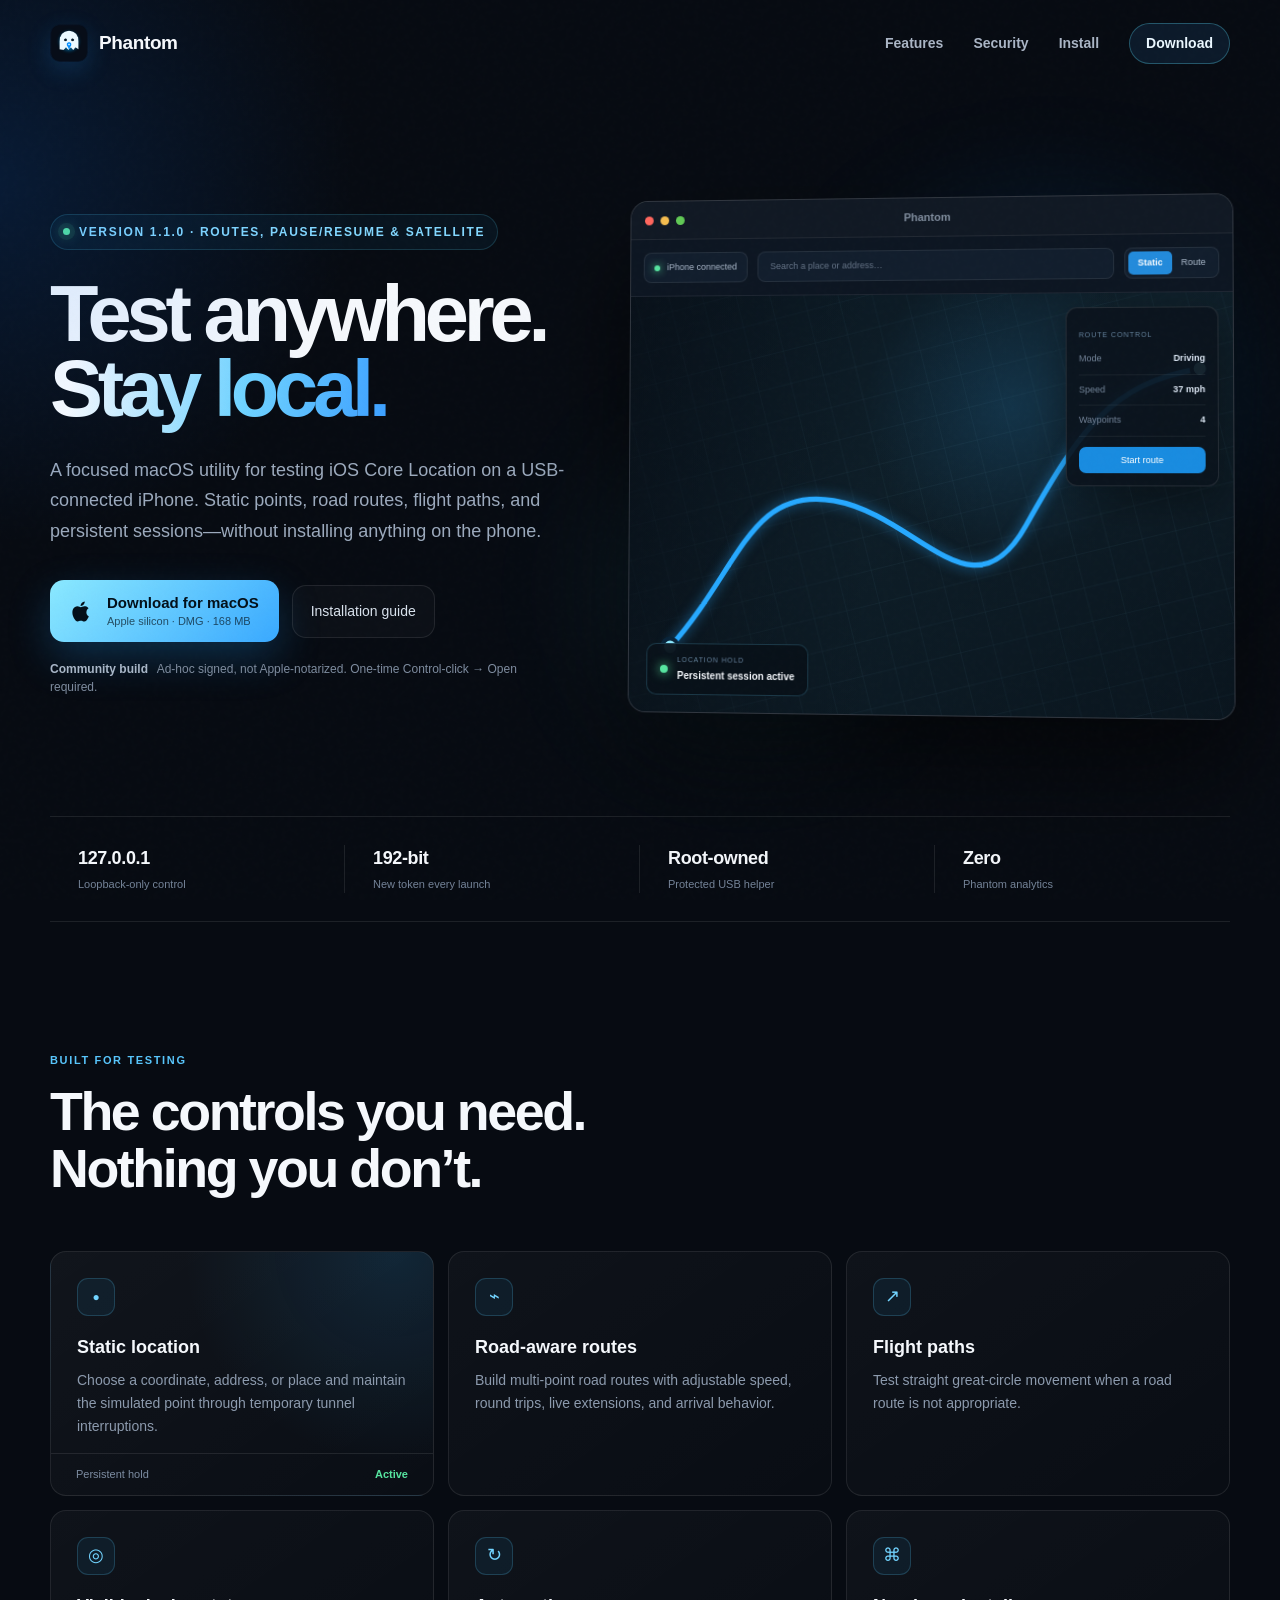
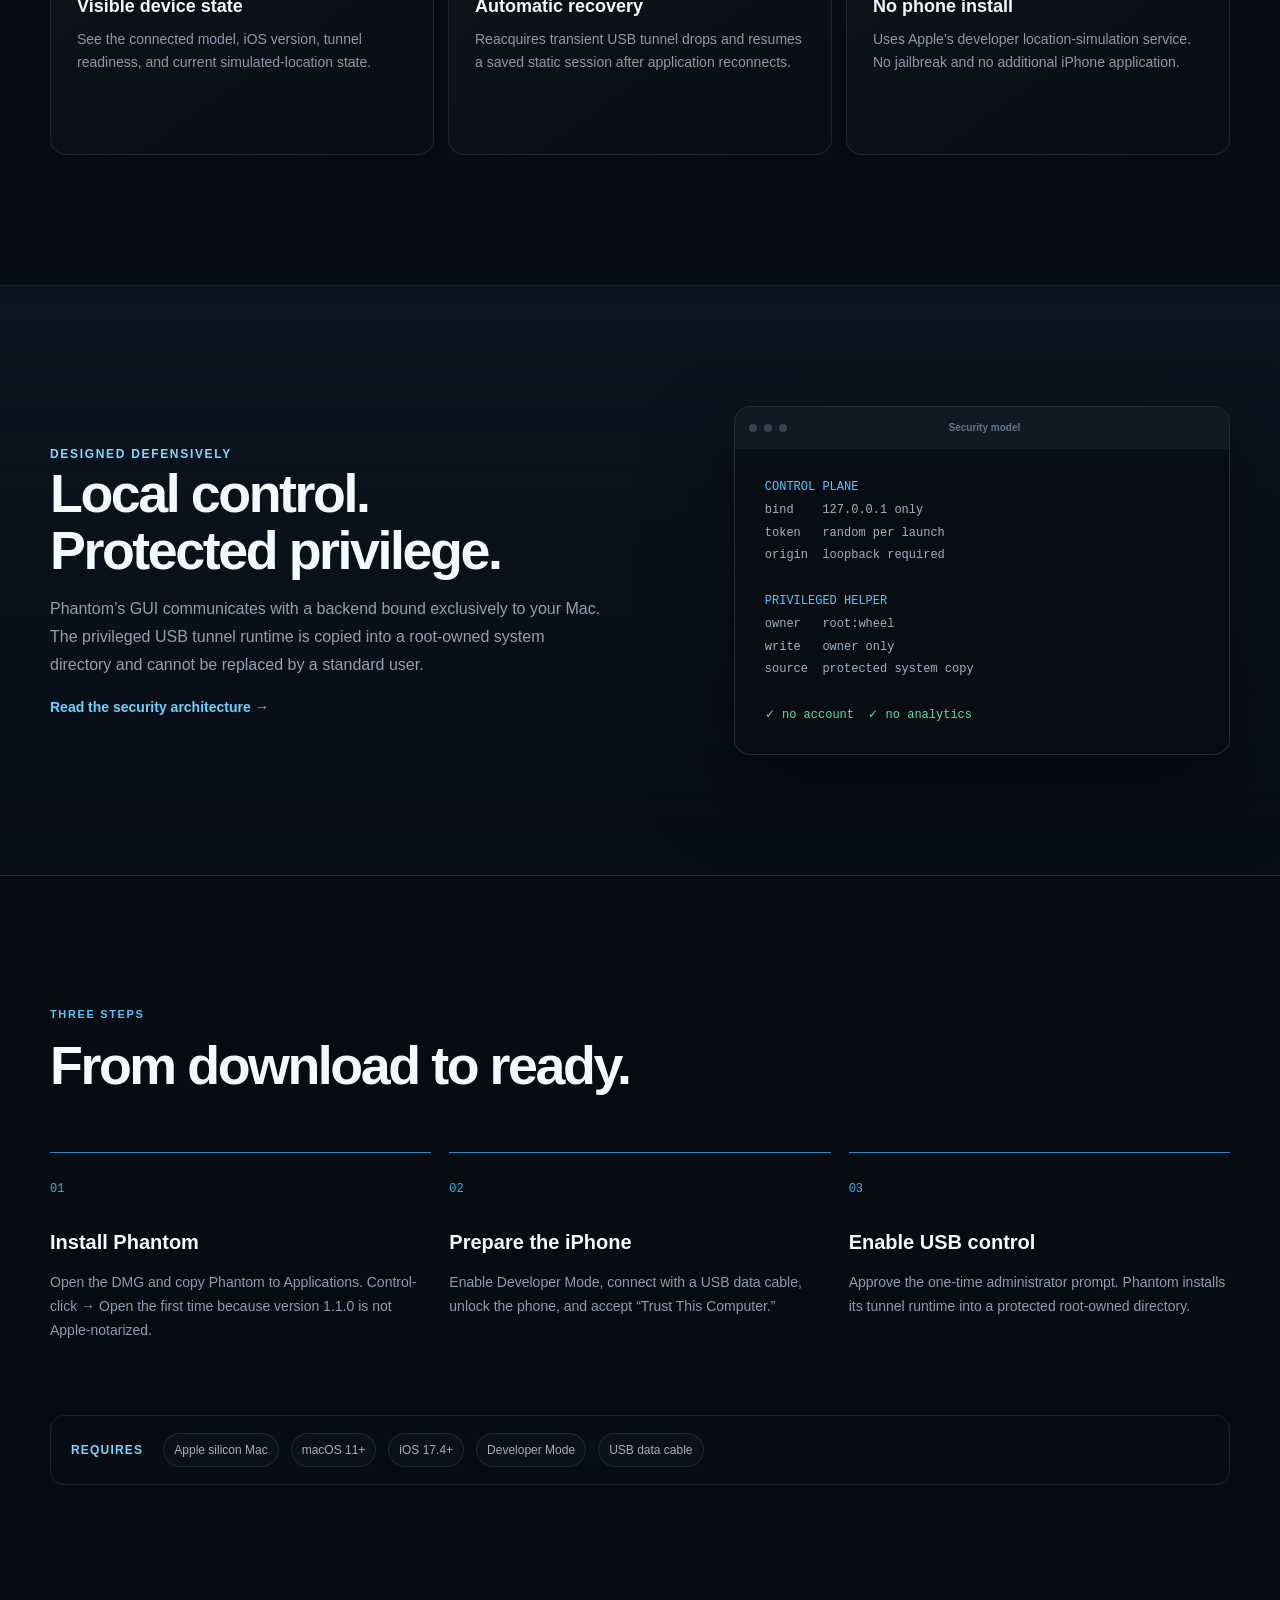
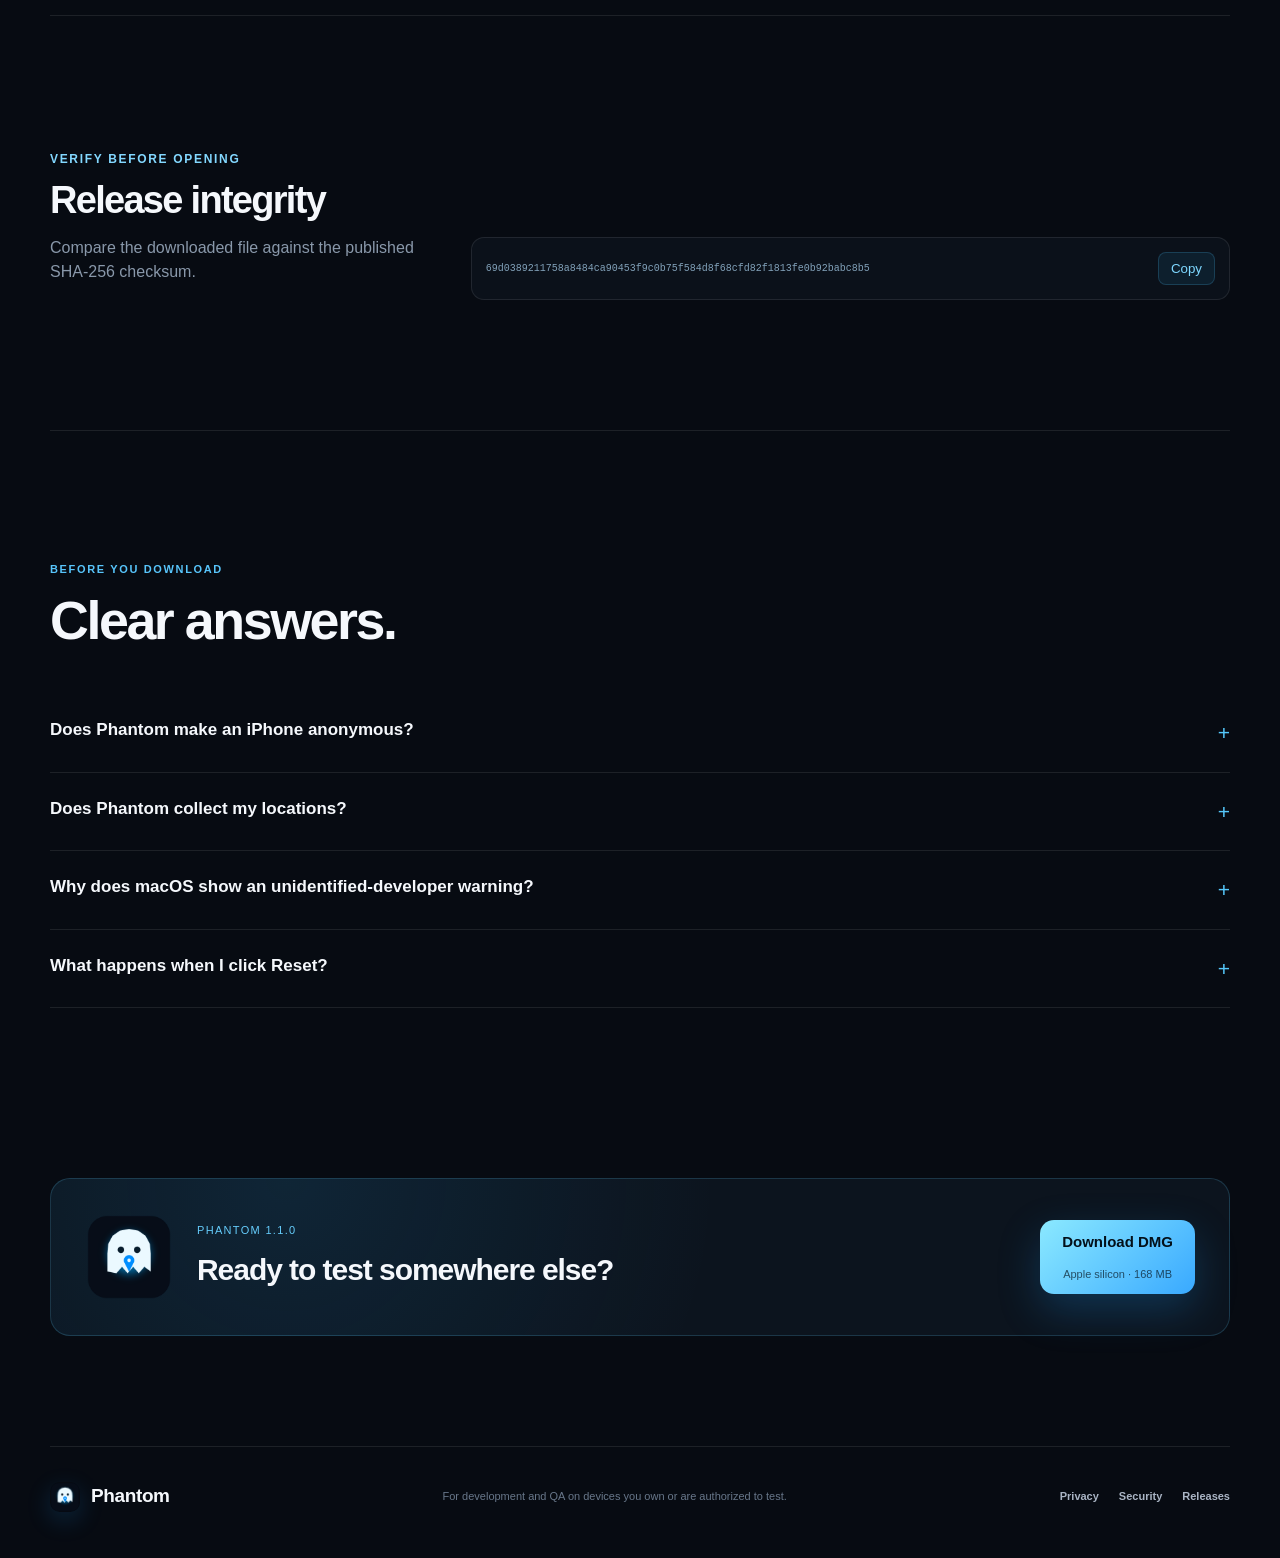
==== index.html @ 8b2d7dd5 "Publish Phantom download site with minimal public documentation" ====
<!doctype html>
<html lang="en">
<head>
  <meta charset="utf-8" />
  <meta name="viewport" content="width=device-width, initial-scale=1" />
  <meta name="description" content="Download Phantom for macOS — local iOS Core Location testing over USB." />
  <meta name="theme-color" content="#070b12" />
  <title>Phantom — iOS Location Testing for macOS</title>
  <link rel="icon" href="/icon.png" />
  <link rel="stylesheet" href="/styles.css" />
</head>
<body>
  <div class="noise" aria-hidden="true"></div>
  <header class="nav shell">
    <a class="brand" href="#top" aria-label="Phantom home">
      <img src="/icon.png" alt="" width="38" height="38" />
      <span>Phantom</span>
    </a>
    <nav aria-label="Main navigation">
      <a href="#features">Features</a>
      <a href="#security">Security</a>
      <a href="#install">Install</a>
      <a class="nav-download" href="https://github.com/bitbuyer420/phantom-location-download/releases/download/v1.1.0/Phantom-1.1.0-arm64.dmg">Download</a>
    </nav>
  </header>

  <main id="top">
    <section class="hero shell">
      <div class="hero-copy">
        <div class="eyebrow"><span class="pulse"></span> Version 1.1.0 · Routes, pause/resume &amp; satellite</div>
        <h1>Test anywhere.<br><span>Stay local.</span></h1>
        <p class="lede">A focused macOS utility for testing iOS Core Location on a USB-connected iPhone. Static points, road routes, flight paths, and persistent sessions—without installing anything on the phone.</p>
        <div class="hero-actions">
          <a class="download-btn" href="https://github.com/bitbuyer420/phantom-location-download/releases/download/v1.1.0/Phantom-1.1.0-arm64.dmg">
            <svg viewBox="0 0 24 24" aria-hidden="true"><path d="M17.1 12.7c0-2.7 2.2-4 2.3-4.1-1.3-1.9-3.3-2.1-4-2.1-1.7-.2-3.3 1-4.1 1s-2.1-1-3.5-1c-1.8 0-3.5 1.1-4.4 2.7-1.9 3.3-.5 8.1 1.3 10.7.9 1.3 1.9 2.7 3.3 2.6 1.3-.1 1.8-.8 3.5-.8 1.6 0 2.1.8 3.5.8 1.5 0 2.4-1.3 3.2-2.6 1-1.5 1.4-2.9 1.4-3-.1 0-2.5-1-2.5-4.2ZM14.3 4.7c.7-.9 1.2-2.1 1.1-3.2-1.1.1-2.4.7-3.2 1.6-.7.8-1.3 2-1.1 3.1 1.2.1 2.4-.6 3.2-1.5Z"/></svg>
            <span><strong>Download for macOS</strong><small>Apple silicon · DMG · 168 MB</small></span>
          </a>
          <a class="secondary-btn" href="#install">Installation guide</a>
        </div>
        <div class="release-note"><span>Community build</span> Ad-hoc signed, not Apple-notarized. One-time Control-click → Open required.</div>
      </div>

      <div class="product-stage" aria-label="Phantom application preview">
        <div class="glow glow-one"></div><div class="glow glow-two"></div>
        <div class="app-window">
          <div class="titlebar"><i></i><i></i><i></i><b>Phantom</b></div>
          <div class="app-toolbar">
            <div class="device-pill"><span></span> iPhone connected</div>
            <div class="search-pill">Search a place or address…</div>
            <div class="mode-pill"><b>Static</b><span>Route</span></div>
          </div>
          <div class="map-ui">
            <div class="map-grid"></div>
            <svg class="route-line" viewBox="0 0 600 400" preserveAspectRatio="none" aria-hidden="true"><path d="M42,338 C112,264 122,183 207,197 S345,311 398,220 S482,86 568,72"/><circle cx="42" cy="338" r="8"/><circle cx="568" cy="72" r="8"/></svg>
            <div class="location-card"><span class="live-dot"></span><div><small>LOCATION HOLD</small><strong>Persistent session active</strong></div></div>
            <div class="route-card"><small>ROUTE CONTROL</small><div class="metric"><span>Mode</span><b>Driving</b></div><div class="metric"><span>Speed</span><b>37 mph</b></div><div class="metric"><span>Waypoints</span><b>4</b></div><button>Start route</button></div>
          </div>
        </div>
      </div>
    </section>

    <section class="trust shell" aria-label="Product assurances">
      <div><b>127.0.0.1</b><span>Loopback-only control</span></div>
      <div><b>192-bit</b><span>New token every launch</span></div>
      <div><b>Root-owned</b><span>Protected USB helper</span></div>
      <div><b>Zero</b><span>Phantom analytics</span></div>
    </section>

    <section class="section shell" id="features">
      <div class="section-heading"><span>Built for testing</span><h2>The controls you need.<br>Nothing you don’t.</h2></div>
      <div class="feature-grid">
        <article class="feature featured"><div class="feature-icon pin-icon">●</div><h3>Static location</h3><p>Choose a coordinate, address, or place and maintain the simulated point through temporary tunnel interruptions.</p><div class="mini-ui"><span>Persistent hold</span><b>Active</b></div></article>
        <article class="feature"><div class="feature-icon">⌁</div><h3>Road-aware routes</h3><p>Build multi-point road routes with adjustable speed, round trips, live extensions, and arrival behavior.</p></article>
        <article class="feature"><div class="feature-icon">↗</div><h3>Flight paths</h3><p>Test straight great-circle movement when a road route is not appropriate.</p></article>
        <article class="feature"><div class="feature-icon">◎</div><h3>Visible device state</h3><p>See the connected model, iOS version, tunnel readiness, and current simulated-location state.</p></article>
        <article class="feature"><div class="feature-icon">↻</div><h3>Automatic recovery</h3><p>Reacquires transient USB tunnel drops and resumes a saved static session after application reconnects.</p></article>
        <article class="feature"><div class="feature-icon">⌘</div><h3>No phone install</h3><p>Uses Apple’s developer location-simulation service. No jailbreak and no additional iPhone application.</p></article>
      </div>
    </section>

    <section class="security-section" id="security">
      <div class="shell security-layout">
        <div><span class="kicker">Designed defensively</span><h2>Local control.<br>Protected privilege.</h2><p>Phantom’s GUI communicates with a backend bound exclusively to your Mac. The privileged USB tunnel runtime is copied into a root-owned system directory and cannot be replaced by a standard user.</p><a href="/security.html">Read the security architecture →</a></div>
        <div class="terminal-card">
          <div class="terminal-top"><span></span><span></span><span></span><b>Security model</b></div>
          <code><i>CONTROL PLANE</i><br>bind&nbsp;&nbsp;&nbsp;&nbsp;127.0.0.1 only<br>token&nbsp;&nbsp;&nbsp;random per launch<br>origin&nbsp;&nbsp;loopback required<br><br><i>PRIVILEGED HELPER</i><br>owner&nbsp;&nbsp;&nbsp;root:wheel<br>write&nbsp;&nbsp;&nbsp;owner only<br>source&nbsp;&nbsp;protected system copy<br><br><em>✓ no account&nbsp;&nbsp;✓ no analytics</em></code>
        </div>
      </div>
    </section>

    <section class="section shell install" id="install">
      <div class="section-heading"><span>Three steps</span><h2>From download to ready.</h2></div>
      <div class="steps">
        <article><b>01</b><h3>Install Phantom</h3><p>Open the DMG and copy Phantom to Applications. Control-click → Open the first time because version 1.1.0 is not Apple-notarized.</p></article>
        <article><b>02</b><h3>Prepare the iPhone</h3><p>Enable Developer Mode, connect with a USB data cable, unlock the phone, and accept “Trust This Computer.”</p></article>
        <article><b>03</b><h3>Enable USB control</h3><p>Approve the one-time administrator prompt. Phantom installs its tunnel runtime into a protected root-owned directory.</p></article>
      </div>
      <div class="requirements"><strong>Requires</strong><span>Apple silicon Mac</span><span>macOS 11+</span><span>iOS 17.4+</span><span>Developer Mode</span><span>USB data cable</span></div>
    </section>

    <section class="section shell integrity">
      <div><span class="kicker">Verify before opening</span><h2>Release integrity</h2><p>Compare the downloaded file against the published SHA-256 checksum.</p></div>
      <div class="hash-box"><code id="checksum">69d0389211758a8484ca90453f9c0b75f584d8f68cfd82f1813fe0b92babc8b5</code><button id="copyHash" type="button">Copy</button></div>
    </section>

    <section class="section shell faq">
      <div class="section-heading"><span>Before you download</span><h2>Clear answers.</h2></div>
      <details><summary>Does Phantom make an iPhone anonymous?</summary><p>No. It changes app-visible Core Location for development and QA. It does not alter carrier records, cell towers, IP geolocation, emergency location, physical cameras, phone-number records, or historical account data.</p></details>
      <details><summary>Does Phantom collect my locations?</summary><p>Phantom has no first-party analytics or account service. Bookmarks and recent points stay on the Mac. OpenFreeMap, Nominatim, and OSRM receive map, search, or routing requests; review the <a href="/privacy.html">privacy notice</a> before entering sensitive locations.</p></details>
      <details><summary>Why does macOS show an unidentified-developer warning?</summary><p>This community release is ad-hoc signed and checksummed but not Apple-notarized. Control-click Phantom in Applications and choose Open once. Never disable Gatekeeper globally.</p></details>
      <details><summary>What happens when I click Reset?</summary><p>Phantom stops the active hold or route, clears Apple’s location simulation service, and restores normal Core Location behavior.</p></details>
    </section>

    <section class="cta shell">
      <img src="/icon.png" width="88" height="88" alt="Phantom icon" />
      <div><span>Phantom 1.1.0</span><h2>Ready to test somewhere else?</h2></div>
      <a class="download-btn compact" href="https://github.com/bitbuyer420/phantom-location-download/releases/download/v1.1.0/Phantom-1.1.0-arm64.dmg"><strong>Download DMG</strong><small>Apple silicon · 168 MB</small></a>
    </section>
  </main>

  <footer class="shell"><div class="brand"><img src="/icon.png" alt="" width="30" height="30" /><span>Phantom</span></div><p>For development and QA on devices you own or are authorized to test.</p><nav><a href="/privacy.html">Privacy</a><a href="/security.html">Security</a><a href="https://github.com/bitbuyer420/phantom-location-download/releases">Releases</a></nav></footer>
  <script src="/script.js"></script>
</body>
</html>
---- styles.css ----
:root{--bg:#070b12;--panel:#0d141f;--panel2:#111b29;--line:rgba(255,255,255,.09);--text:#f5f8fc;--muted:#91a0b4;--blue:#39a9ff;--cyan:#5ce1ff;--green:#56e39f;--shadow:0 30px 90px rgba(0,0,0,.45)}*{box-sizing:border-box}html{scroll-behavior:smooth}body{margin:0;background:var(--bg);color:var(--text);font-family:-apple-system,BlinkMacSystemFont,"SF Pro Display","Segoe UI",sans-serif;line-height:1.5;overflow-x:hidden}.noise{position:fixed;inset:0;pointer-events:none;opacity:.025;z-index:10;background-image:url("data:image/svg+xml,%3Csvg viewBox='0 0 180 180' xmlns='http://www.w3.org/2000/svg'%3E%3Cfilter id='n'%3E%3CfeTurbulence type='fractalNoise' baseFrequency='.9' numOctaves='4' stitchTiles='stitch'/%3E%3C/filter%3E%3Crect width='100%25' height='100%25' filter='url(%23n)' opacity='.55'/%3E%3C/svg%3E")}.shell{width:min(1180px,calc(100% - 48px));margin-inline:auto}.nav{height:86px;display:flex;align-items:center;justify-content:space-between;position:relative;z-index:20}.brand{display:flex;align-items:center;gap:11px;color:var(--text);text-decoration:none;font-weight:700;font-size:19px;letter-spacing:-.02em}.brand img{border-radius:10px;box-shadow:0 8px 24px rgba(31,154,255,.18)}nav{display:flex;align-items:center;gap:30px}nav a{color:#aab5c5;text-decoration:none;font-size:14px;font-weight:550;transition:.2s}nav a:hover{color:white}.nav-download{color:#eaf7ff!important;border:1px solid rgba(92,225,255,.3);background:rgba(57,169,255,.1);padding:9px 16px;border-radius:999px}.hero{min-height:730px;padding:92px 0 84px;display:grid;grid-template-columns:.92fr 1.08fr;align-items:center;gap:58px}.hero:before{content:"";position:absolute;width:760px;height:760px;border-radius:50%;left:-390px;top:-200px;background:radial-gradient(circle,rgba(14,118,255,.15),transparent 68%);pointer-events:none}.eyebrow,.kicker{font-size:12px;text-transform:uppercase;letter-spacing:.14em;font-weight:750;color:#83d8ff}.eyebrow{display:inline-flex;align-items:center;gap:9px;border:1px solid rgba(92,225,255,.17);background:rgba(34,131,192,.08);padding:8px 12px;border-radius:999px}.pulse{width:7px;height:7px;border-radius:50%;background:var(--green);box-shadow:0 0 0 5px rgba(86,227,159,.09),0 0 14px rgba(86,227,159,.7)}h1{font-size:clamp(56px,6.2vw,88px);line-height:.95;letter-spacing:-.065em;margin:26px 0 28px;max-width:720px}h1 span{background:linear-gradient(100deg,#fff 8%,#6fd3ff 58%,#3c9fff);-webkit-background-clip:text;color:transparent}.lede{max-width:610px;color:#9caabd;font-size:18px;line-height:1.7;margin:0 0 34px}.hero-actions{display:flex;align-items:center;gap:13px;flex-wrap:wrap}.download-btn{display:inline-flex;align-items:center;gap:14px;text-decoration:none;color:#03101a;background:linear-gradient(135deg,#8be9ff,#39a9ff);border-radius:14px;padding:13px 20px;box-shadow:0 16px 42px rgba(28,149,235,.25);transition:transform .2s,box-shadow .2s}.download-btn:hover{transform:translateY(-2px);box-shadow:0 20px 52px rgba(28,149,235,.34)}.download-btn svg{width:23px;height:23px;fill:#03101a}.download-btn span,.download-btn.compact{display:flex;flex-direction:column}.download-btn strong{font-size:15px;line-height:1.3}.download-btn small{font-size:11px;opacity:.67}.secondary-btn{padding:15px 18px;border:1px solid var(--line);border-radius:14px;color:#d9e2ed;text-decoration:none;font-size:14px;background:rgba(255,255,255,.025)}.release-note{font-size:12px;color:#7e8c9f;margin-top:18px}.release-note span{color:#a9b7c8;font-weight:700;margin-right:6px}.product-stage{position:relative;perspective:1000px}.glow{position:absolute;border-radius:50%;filter:blur(75px);pointer-events:none}.glow-one{width:300px;height:300px;background:rgba(0,139,255,.27);right:5%;top:10%}.glow-two{width:210px;height:210px;background:rgba(72,224,255,.17);left:3%;bottom:4%}.app-window{position:relative;border:1px solid rgba(255,255,255,.16);border-radius:18px;background:#09111b;box-shadow:0 50px 100px rgba(0,0,0,.55),0 0 0 1px rgba(255,255,255,.03) inset;overflow:hidden;transform:rotateY(-3deg) rotateX(1deg)}.titlebar{height:39px;background:#111924;border-bottom:1px solid rgba(255,255,255,.07);display:flex;align-items:center;gap:7px;padding:0 14px}.titlebar i{width:9px;height:9px;border-radius:50%;background:#3a4655}.titlebar i:first-child{background:#ff665d}.titlebar i:nth-child(2){background:#f5bd4f}.titlebar i:nth-child(3){background:#61c955}.titlebar b{font-size:11px;color:#7f8c9d;margin:auto;transform:translateX(-24px)}.app-toolbar{height:58px;display:flex;align-items:center;gap:10px;padding:0 13px;background:#0d1622;border-bottom:1px solid rgba(255,255,255,.07)}.device-pill,.search-pill,.mode-pill{height:31px;border:1px solid rgba(255,255,255,.08);border-radius:8px;background:#121e2d;display:flex;align-items:center;font-size:9px;color:#aab8ca}.device-pill{padding:0 10px;gap:7px;white-space:nowrap}.device-pill span{width:6px;height:6px;background:#56e39f;border-radius:50%;box-shadow:0 0 8px #56e39f}.search-pill{flex:1;padding:0 12px;color:#657386}.mode-pill{padding:3px}.mode-pill b,.mode-pill span{padding:5px 9px;border-radius:5px}.mode-pill b{background:#238bdb;color:white}.map-ui{height:420px;position:relative;background:radial-gradient(circle at 64% 27%,rgba(27,86,125,.38),transparent 30%),linear-gradient(145deg,#0b1822,#0e1e28 45%,#0a151e);overflow:hidden}.map-grid{position:absolute;inset:-20%;opacity:.17;background-image:linear-gradient(rgba(94,150,174,.4) 1px,transparent 1px),linear-gradient(90deg,rgba(94,150,174,.4) 1px,transparent 1px);background-size:28px 28px;transform:rotate(-14deg) scale(1.2)}.map-ui:after{content:"";position:absolute;inset:0;background:linear-gradient(90deg,rgba(7,13,21,.62),transparent 40%)}.route-line{position:absolute;inset:0;width:100%;height:100%;z-index:1}.route-line path{fill:none;stroke:#27a9ff;stroke-width:5;filter:drop-shadow(0 0 6px rgba(39,169,255,.6));stroke-linecap:round}.route-line circle{fill:#8de9ff;stroke:#09243a;stroke-width:4}.location-card{position:absolute;z-index:3;left:18px;bottom:18px;display:flex;align-items:center;gap:10px;background:rgba(8,16,25,.88);border:1px solid rgba(101,216,255,.2);padding:11px 13px;border-radius:10px;backdrop-filter:blur(14px)}.live-dot{width:8px;height:8px;background:#57e6a1;border-radius:50%;box-shadow:0 0 11px #57e6a1}.location-card div{display:flex;flex-direction:column}.location-card small,.route-card small{font-size:7px;letter-spacing:.13em;color:#65829c}.location-card strong{font-size:10px;margin-top:2px}.route-card{position:absolute;z-index:3;right:14px;top:14px;width:150px;background:rgba(10,19,29,.92);border:1px solid rgba(255,255,255,.1);border-radius:11px;padding:12px;box-shadow:0 16px 35px rgba(0,0,0,.3)}.metric{display:flex;justify-content:space-between;border-bottom:1px solid rgba(255,255,255,.06);padding:8px 0;font-size:9px}.metric span{color:#748499}.metric b{color:#dce7f4}.route-card button{border:0;background:#198ce0;color:white;width:100%;padding:8px;border-radius:7px;font-size:9px;margin-top:10px}.trust{border-top:1px solid var(--line);border-bottom:1px solid var(--line);display:grid;grid-template-columns:repeat(4,1fr);padding:28px 0}.trust div{display:flex;flex-direction:column;padding:0 28px;border-right:1px solid var(--line)}.trust div:last-child{border:0}.trust b{font-size:18px;letter-spacing:-.02em}.trust span{font-size:11px;color:#748398;margin-top:4px}.section{padding:130px 0}.section-heading span{display:block;color:#58c5fb;text-transform:uppercase;letter-spacing:.15em;font-size:11px;font-weight:750;margin-bottom:15px}.section-heading h2,.security-layout h2,.integrity h2{font-size:clamp(38px,4.2vw,60px);line-height:1.06;letter-spacing:-.045em;margin:0}.feature-grid{display:grid;grid-template-columns:repeat(3,1fr);gap:14px;margin-top:54px}.feature{min-height:245px;border:1px solid var(--line);border-radius:16px;background:linear-gradient(145deg,rgba(255,255,255,.035),rgba(255,255,255,.012));padding:26px;position:relative;overflow:hidden}.feature.featured{background:radial-gradient(circle at 90% 0,rgba(45,166,240,.14),transparent 50%),linear-gradient(145deg,rgba(255,255,255,.045),rgba(255,255,255,.015))}.feature h3{font-size:18px;margin:18px 0 8px}.feature p{font-size:14px;color:#8c9aad;line-height:1.65;margin:0}.feature-icon{width:38px;height:38px;border-radius:11px;border:1px solid rgba(91,207,255,.2);background:rgba(35,142,210,.09);color:#72d4ff;display:grid;place-items:center;font-size:18px}.pin-icon{font-size:12px}.mini-ui{position:absolute;bottom:0;left:0;right:0;border-top:1px solid var(--line);padding:12px 25px;display:flex;justify-content:space-between;font-size:11px;color:#7d8da2}.mini-ui b{color:var(--green)}.security-section{background:linear-gradient(180deg,rgba(12,28,44,.6),rgba(8,15,24,.2));border-top:1px solid var(--line);border-bottom:1px solid var(--line)}.security-layout{padding:120px 0;display:grid;grid-template-columns:1fr .85fr;align-items:center;gap:100px}.security-layout p{font-size:16px;line-height:1.75;color:#90a0b3;max-width:560px}.security-layout a{color:#6cd1ff;text-decoration:none;font-size:14px;font-weight:650}.terminal-card{border:1px solid rgba(255,255,255,.12);border-radius:16px;background:#080d14;box-shadow:var(--shadow);overflow:hidden}.terminal-top{height:42px;background:#111924;display:flex;align-items:center;gap:7px;padding:0 14px}.terminal-top span{width:8px;height:8px;border-radius:50%;background:#344253}.terminal-top b{margin:auto;transform:translateX(-20px);font-size:10px;color:#64758a}.terminal-card code{display:block;padding:27px 30px;color:#9db1c5;font:12px/1.9 "SFMono-Regular",Consolas,monospace}.terminal-card code i{font-style:normal;color:#50c7ff}.terminal-card code em{font-style:normal;color:#5de09c}.steps{display:grid;grid-template-columns:repeat(3,1fr);gap:18px;margin-top:58px}.steps article{border-top:1px solid #2b8bc2;padding-top:22px}.steps article>b{font:12px "SFMono-Regular",monospace;color:#3eaee7}.steps h3{font-size:20px;margin:28px 0 10px}.steps p{font-size:14px;color:#8d9caf;line-height:1.7}.requirements{margin-top:58px;border:1px solid var(--line);border-radius:14px;padding:17px 20px;display:flex;align-items:center;gap:12px;flex-wrap:wrap}.requirements strong{font-size:12px;text-transform:uppercase;letter-spacing:.1em;color:#78d5ff;margin-right:8px}.requirements span{font-size:12px;color:#a2afc0;border:1px solid var(--line);background:#0b111a;padding:7px 10px;border-radius:999px}.integrity{display:grid;grid-template-columns:.65fr 1.35fr;align-items:end;gap:55px;border-top:1px solid var(--line)}.integrity h2{font-size:38px;margin-top:10px}.integrity p{color:#8998aa}.hash-box{border:1px solid var(--line);background:#0b111a;border-radius:13px;padding:14px;display:flex;align-items:center;gap:12px;min-width:0}.hash-box code{font:10px/1.5 "SFMono-Regular",monospace;color:#82a2ba;word-break:break-all;flex:1}.hash-box button{border:1px solid rgba(78,190,245,.2);background:rgba(44,156,211,.1);color:#7ed7ff;padding:8px 12px;border-radius:8px;cursor:pointer}.faq{border-top:1px solid var(--line)}.faq .section-heading{margin-bottom:45px}.faq details{border-bottom:1px solid var(--line);padding:0}.faq summary{font-weight:650;font-size:17px;padding:23px 0;cursor:pointer;list-style:none;display:flex;justify-content:space-between}.faq summary:after{content:"+";color:#55c7fa;font-size:21px;font-weight:400}.faq details[open] summary:after{content:"−"}.faq details p{color:#8d9caf;max-width:790px;margin:0 0 24px;line-height:1.7}.faq a{color:#65ccfb}.cta{margin-top:40px;margin-bottom:110px;padding:34px;border:1px solid rgba(96,210,255,.18);border-radius:20px;background:radial-gradient(circle at 20% 0,rgba(35,159,228,.12),transparent 45%),#0c141e;display:grid;grid-template-columns:auto 1fr auto;align-items:center;gap:24px}.cta img{border-radius:20px}.cta span{font-size:11px;color:#65ccfb;text-transform:uppercase;letter-spacing:.12em}.cta h2{font-size:30px;letter-spacing:-.035em;margin:6px 0}.download-btn.compact{padding:12px 22px}.download-btn.compact small{display:block}footer{border-top:1px solid var(--line);padding:30px 0 42px;display:flex;align-items:center;justify-content:space-between;gap:25px;color:#68778a;font-size:11px}footer nav{gap:20px}footer nav a{font-size:11px}.legal-page{min-height:calc(100vh - 180px);padding:75px 0 120px}.legal-page .legal-wrap{max-width:800px}.legal-page h1{font-size:54px;margin-bottom:22px}.legal-page .updated{color:#6d7e92;font-size:12px;margin-bottom:50px}.legal-page h2{font-size:23px;margin:40px 0 12px}.legal-page p,.legal-page li{color:#95a4b6;font-size:15px;line-height:1.75}.legal-page code{font-size:12px;color:#8ddcff;background:#101a26;padding:2px 6px;border-radius:5px}.back-link{display:inline-block;color:#71d4ff;text-decoration:none;margin-bottom:28px;font-size:13px}@media(max-width:950px){.hero{grid-template-columns:1fr;padding-top:55px}.product-stage{max-width:720px}.security-layout{grid-template-columns:1fr;gap:55px}.feature-grid{grid-template-columns:repeat(2,1fr)}.integrity{grid-template-columns:1fr}.trust{grid-template-columns:repeat(2,1fr);row-gap:25px}.trust div:nth-child(2){border-right:0}.cta{grid-template-columns:auto 1fr}.cta .download-btn{grid-column:1/-1;justify-content:center}}@media(max-width:650px){.shell{width:min(100% - 28px,1180px)}.nav{height:72px}.nav nav a:not(.nav-download){display:none}.hero{padding:48px 0 70px;gap:45px;min-height:auto}h1{font-size:54px}.lede{font-size:16px}.app-window{transform:none}.map-ui{height:350px}.route-card{width:135px}.trust{grid-template-columns:1fr 1fr}.trust div{padding:0 12px}.feature-grid,.steps{grid-template-columns:1fr}.section{padding:90px 0}.security-layout{padding:90px 0}.cta{grid-template-columns:1fr;text-align:center}.cta img{margin:auto}.cta h2{font-size:26px}footer{align-items:flex-start;flex-direction:column}footer p{margin:0}.hero-actions>*{width:100%;justify-content:center}}
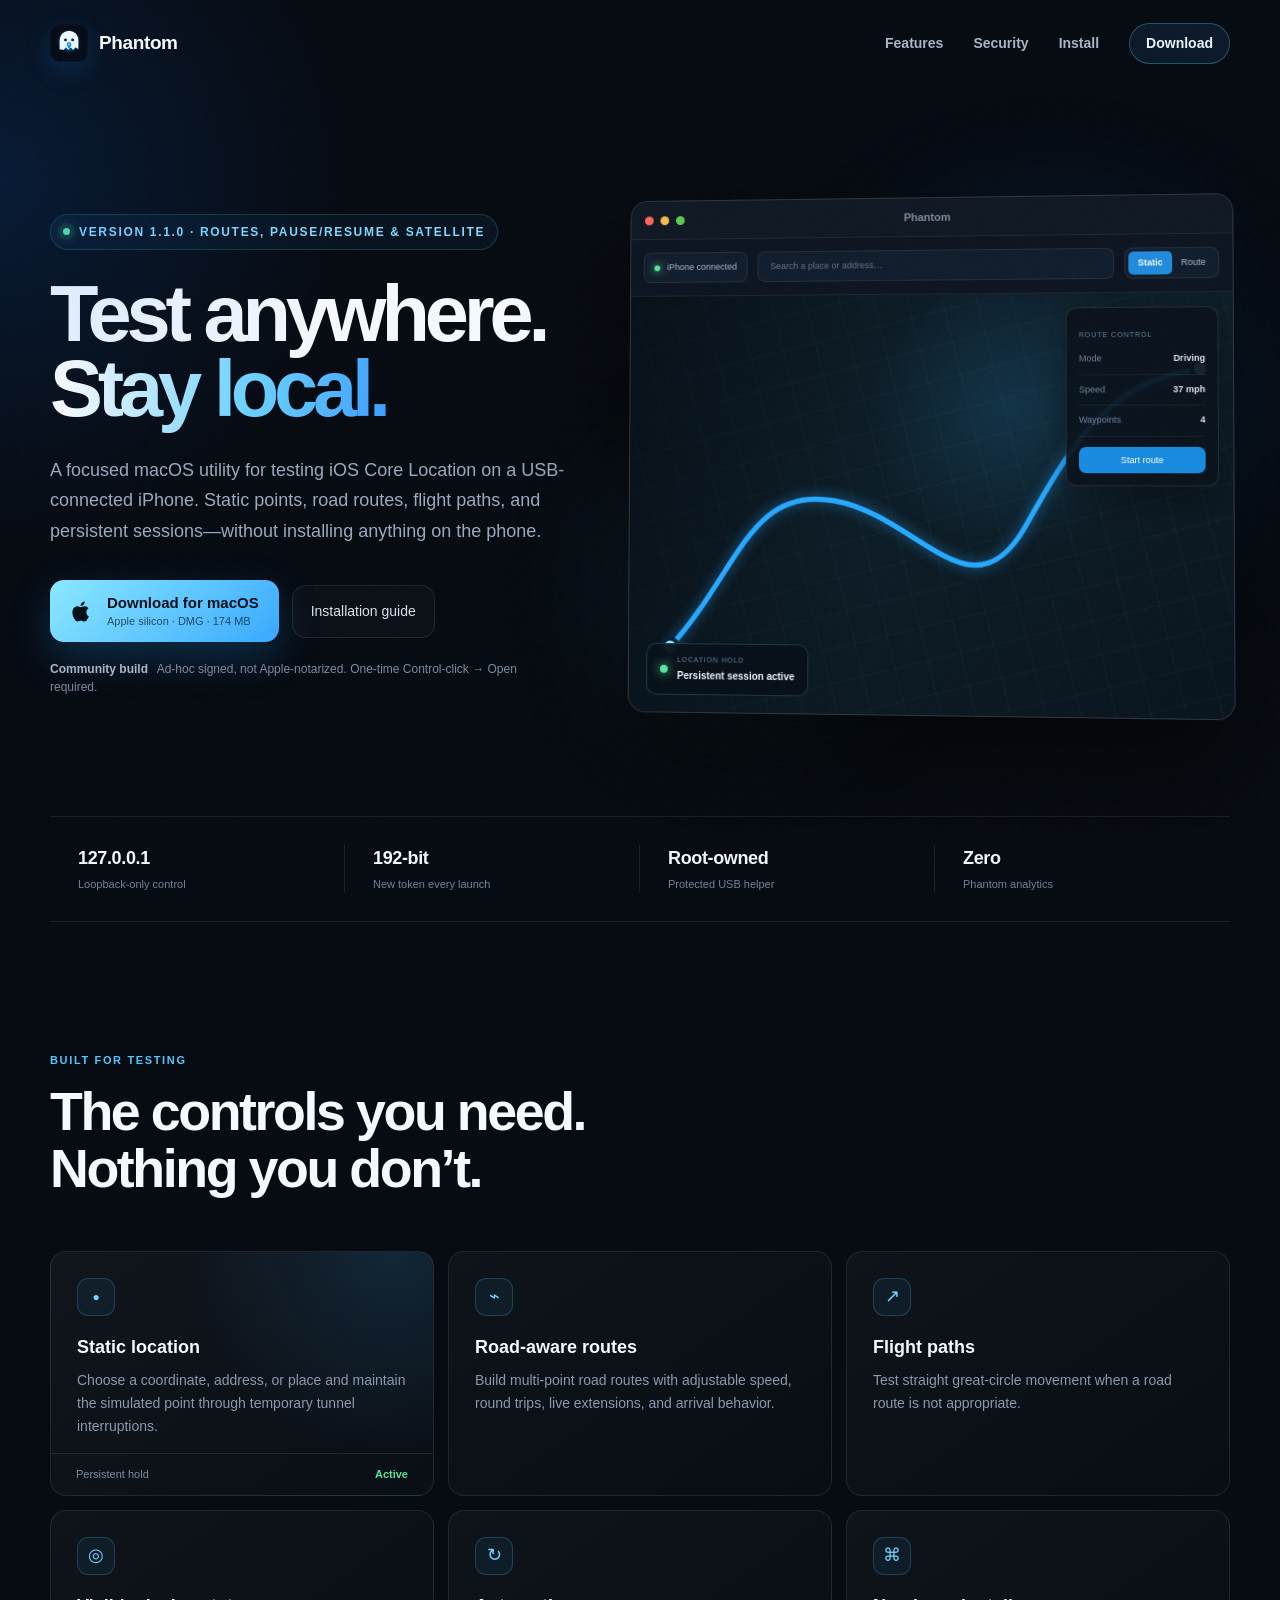
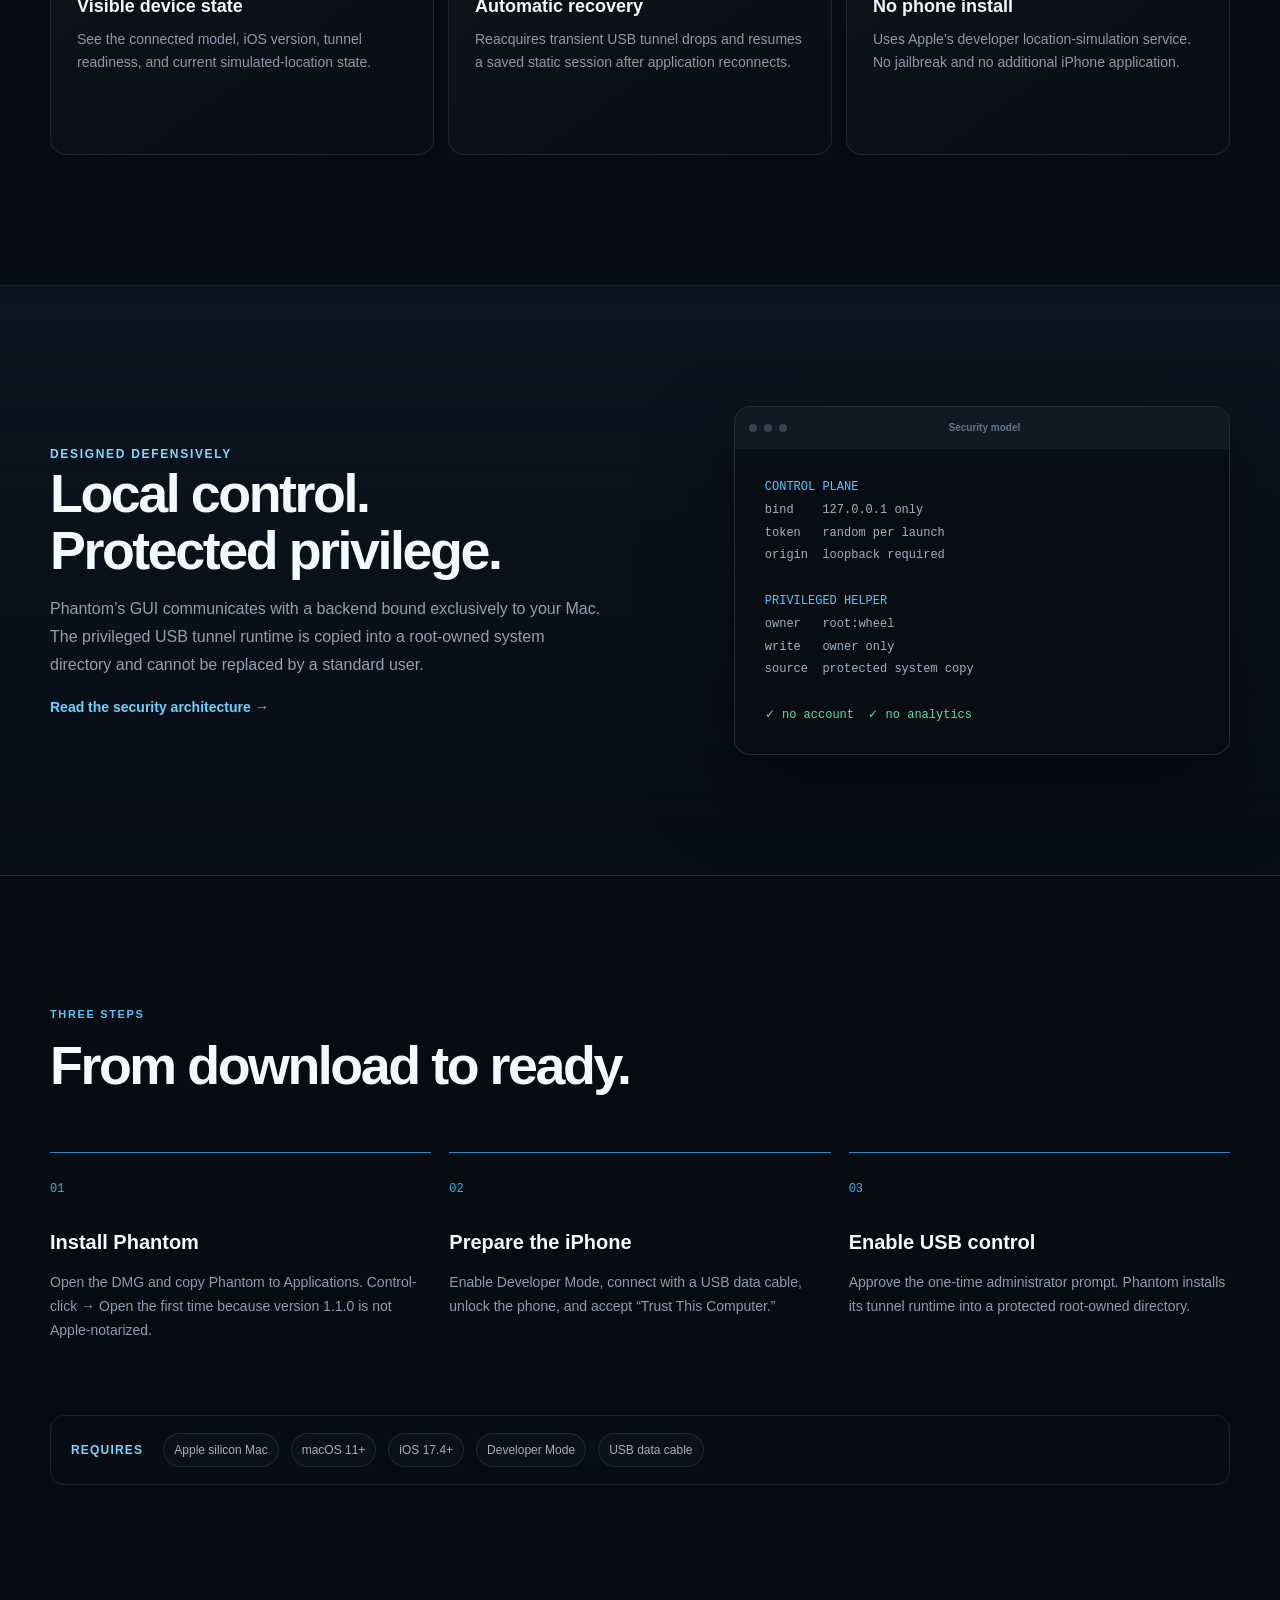
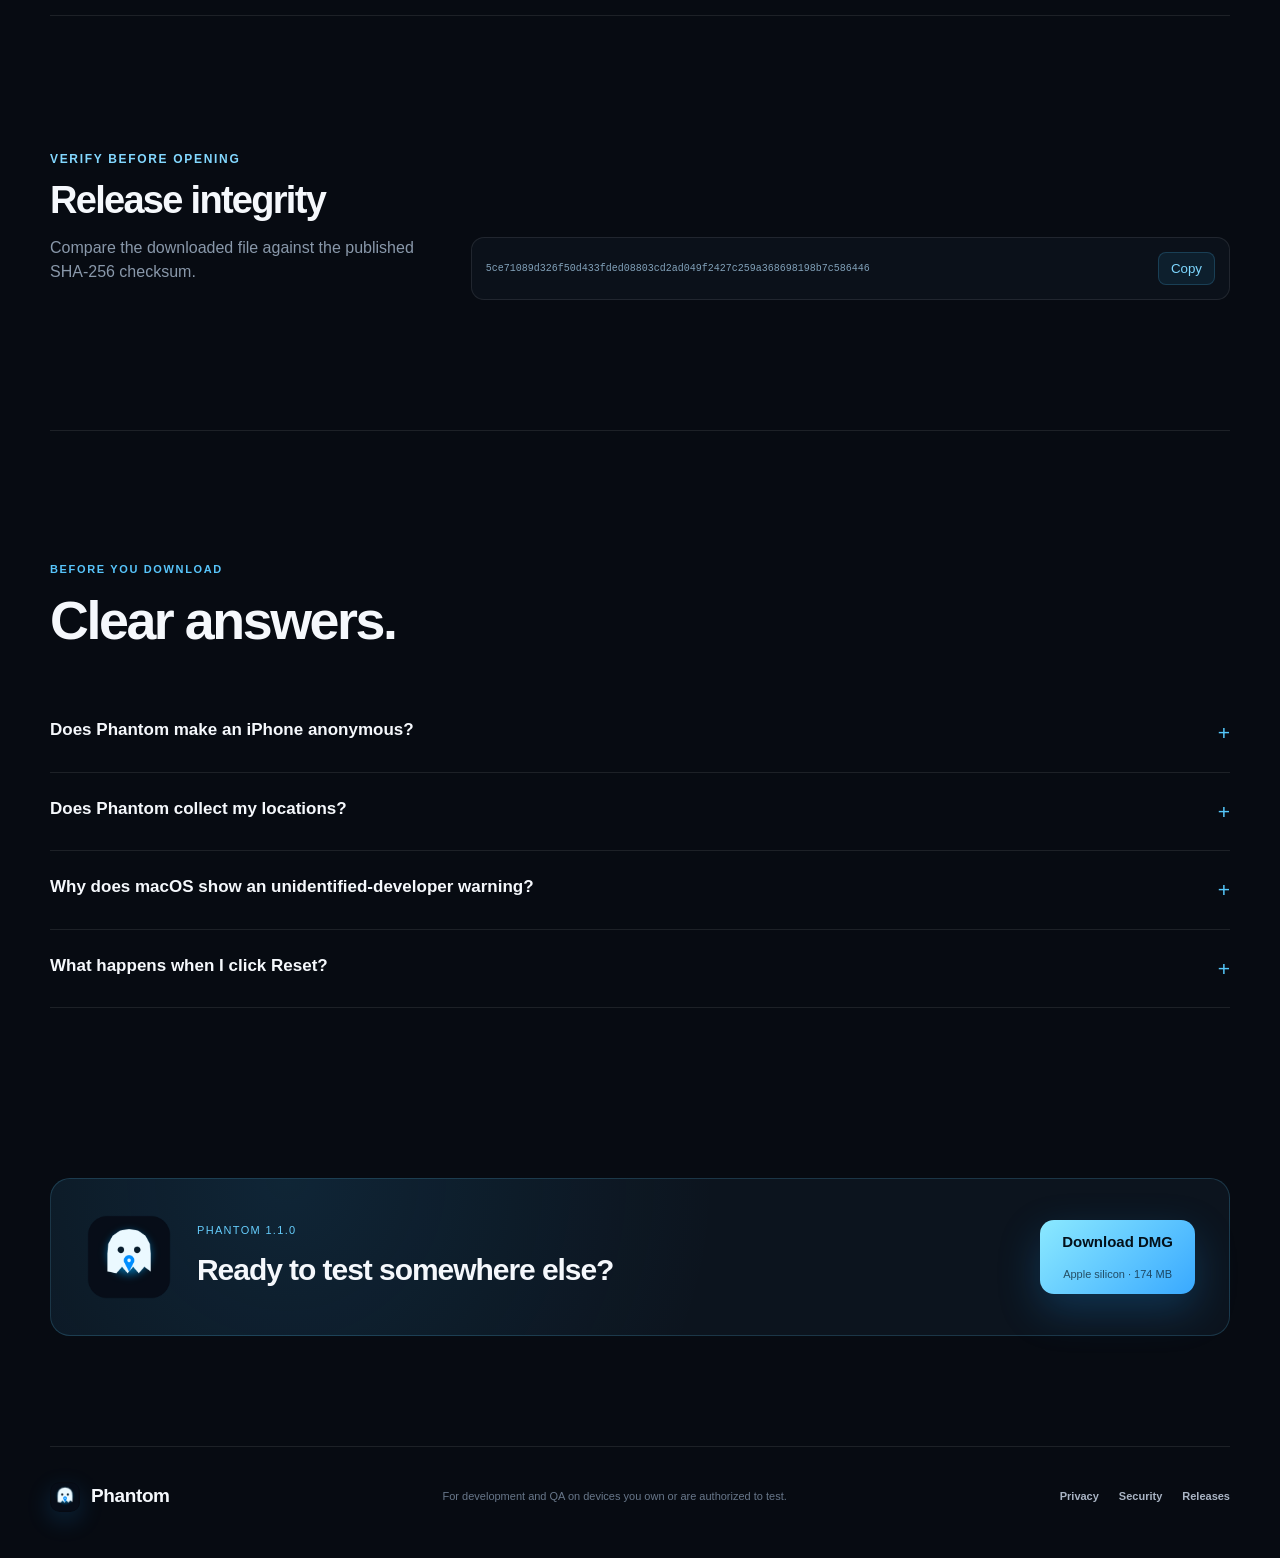
==== commit bd375c01: "Update sanitized Phantom download checksum" ====
--- a/index.html
+++ b/index.html
@@ -33,7 +33,7 @@
         <div class="hero-actions">
           <a class="download-btn" href="https://github.com/bitbuyer420/phantom-location-download/releases/download/v1.1.0/Phantom-1.1.0-arm64.dmg">
             <svg viewBox="0 0 24 24" aria-hidden="true"><path d="M17.1 12.7c0-2.7 2.2-4 2.3-4.1-1.3-1.9-3.3-2.1-4-2.1-1.7-.2-3.3 1-4.1 1s-2.1-1-3.5-1c-1.8 0-3.5 1.1-4.4 2.7-1.9 3.3-.5 8.1 1.3 10.7.9 1.3 1.9 2.7 3.3 2.6 1.3-.1 1.8-.8 3.5-.8 1.6 0 2.1.8 3.5.8 1.5 0 2.4-1.3 3.2-2.6 1-1.5 1.4-2.9 1.4-3-.1 0-2.5-1-2.5-4.2ZM14.3 4.7c.7-.9 1.2-2.1 1.1-3.2-1.1.1-2.4.7-3.2 1.6-.7.8-1.3 2-1.1 3.1 1.2.1 2.4-.6 3.2-1.5Z"/></svg>
-            <span><strong>Download for macOS</strong><small>Apple silicon · DMG · 168 MB</small></span>
+            <span><strong>Download for macOS</strong><small>Apple silicon · DMG · 174 MB</small></span>
           </a>
           <a class="secondary-btn" href="#install">Installation guide</a>
         </div>
@@ -100,7 +100,7 @@
 
     <section class="section shell integrity">
       <div><span class="kicker">Verify before opening</span><h2>Release integrity</h2><p>Compare the downloaded file against the published SHA-256 checksum.</p></div>
-      <div class="hash-box"><code id="checksum">69d0389211758a8484ca90453f9c0b75f584d8f68cfd82f1813fe0b92babc8b5</code><button id="copyHash" type="button">Copy</button></div>
+      <div class="hash-box"><code id="checksum">5ce71089d326f50d433fded08803cd2ad049f2427c259a368698198b7c586446</code><button id="copyHash" type="button">Copy</button></div>
     </section>
 
     <section class="section shell faq">
@@ -114,7 +114,7 @@
     <section class="cta shell">
       <img src="/icon.png" width="88" height="88" alt="Phantom icon" />
       <div><span>Phantom 1.1.0</span><h2>Ready to test somewhere else?</h2></div>
-      <a class="download-btn compact" href="https://github.com/bitbuyer420/phantom-location-download/releases/download/v1.1.0/Phantom-1.1.0-arm64.dmg"><strong>Download DMG</strong><small>Apple silicon · 168 MB</small></a>
+      <a class="download-btn compact" href="https://github.com/bitbuyer420/phantom-location-download/releases/download/v1.1.0/Phantom-1.1.0-arm64.dmg"><strong>Download DMG</strong><small>Apple silicon · 174 MB</small></a>
     </section>
   </main>
 
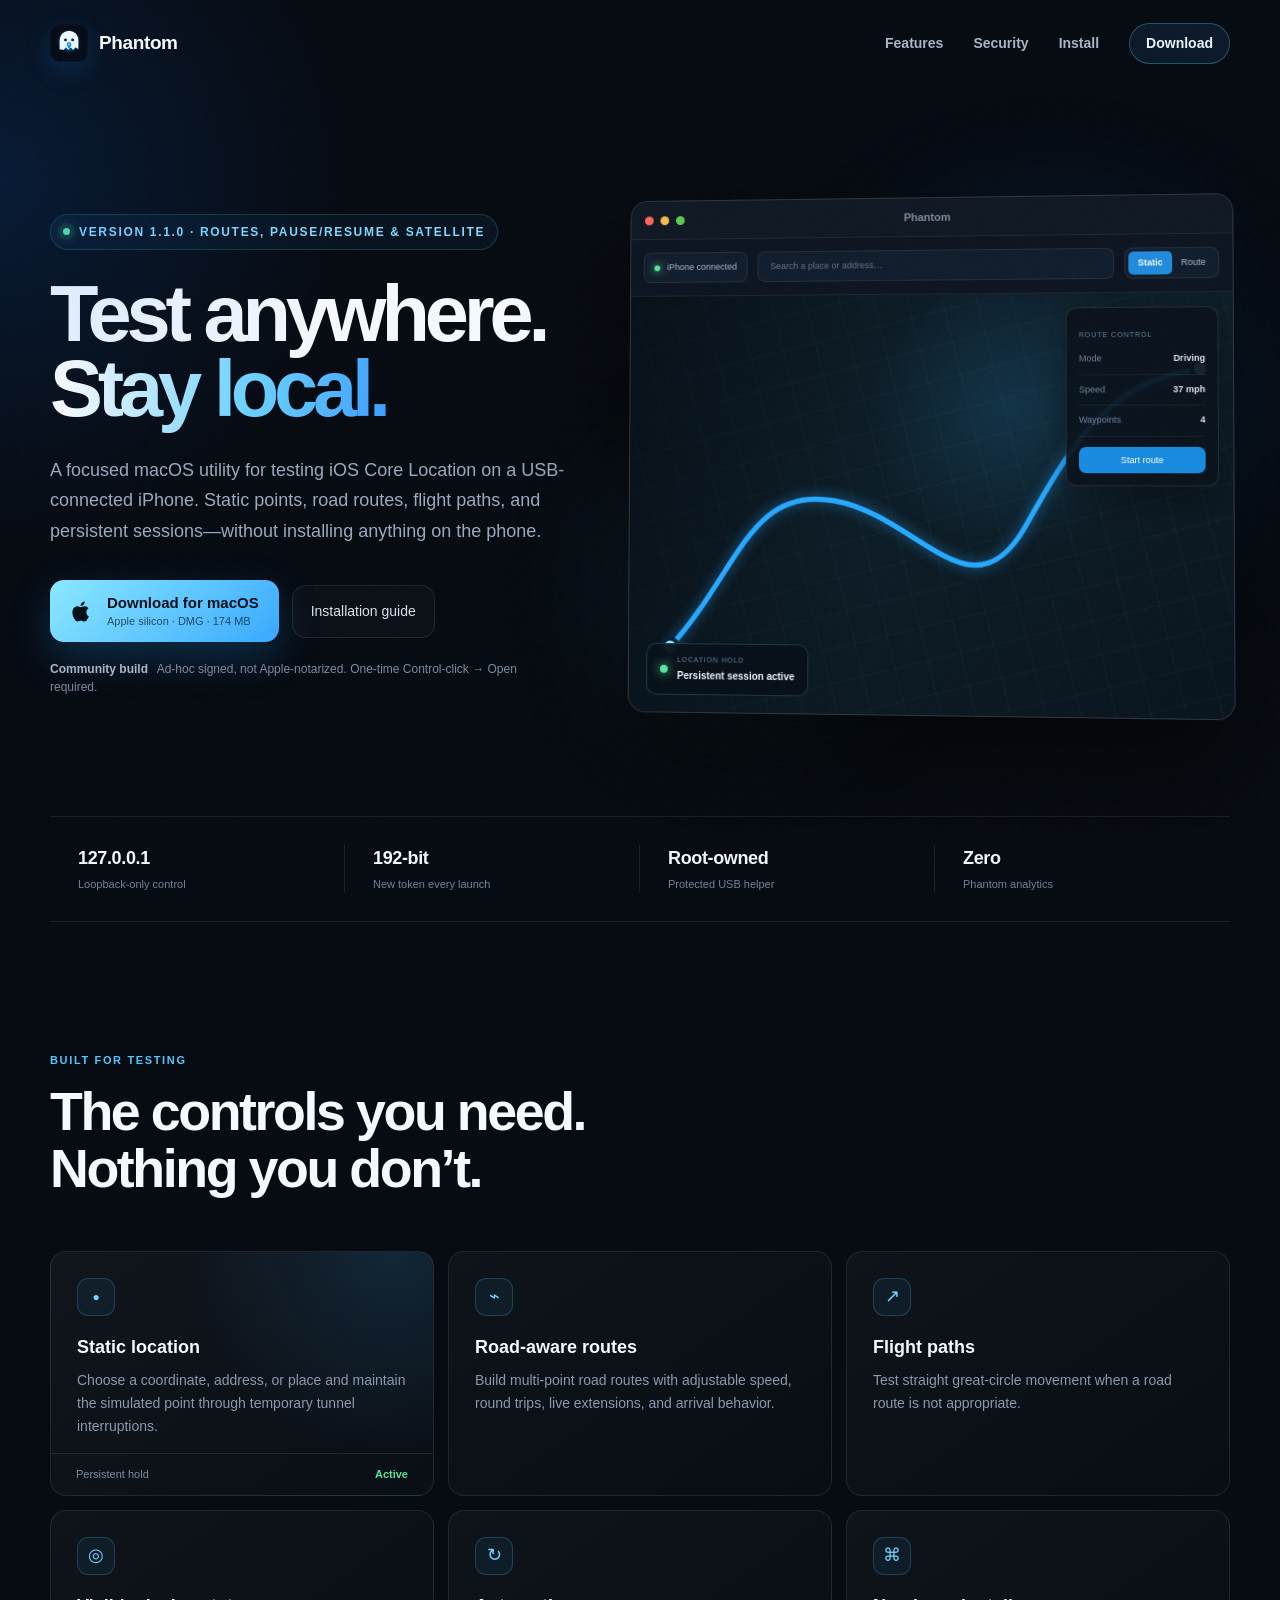
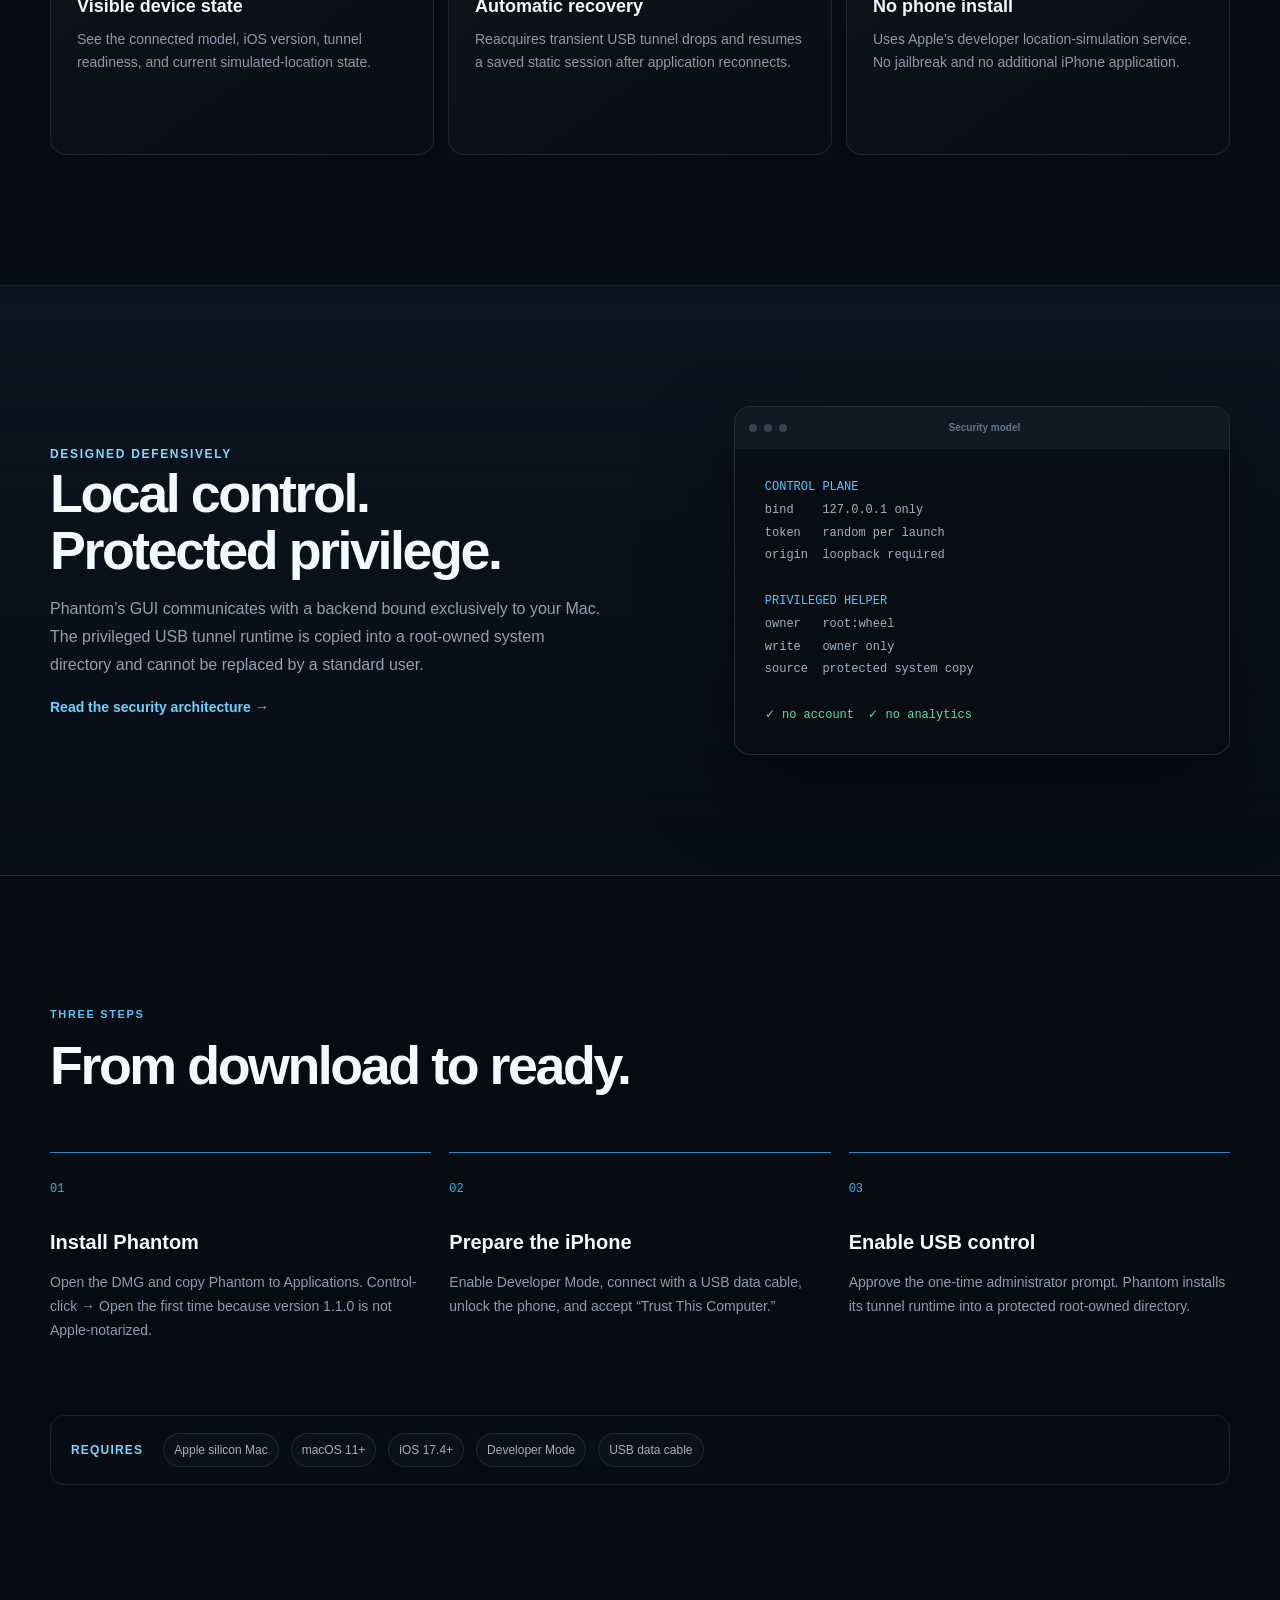
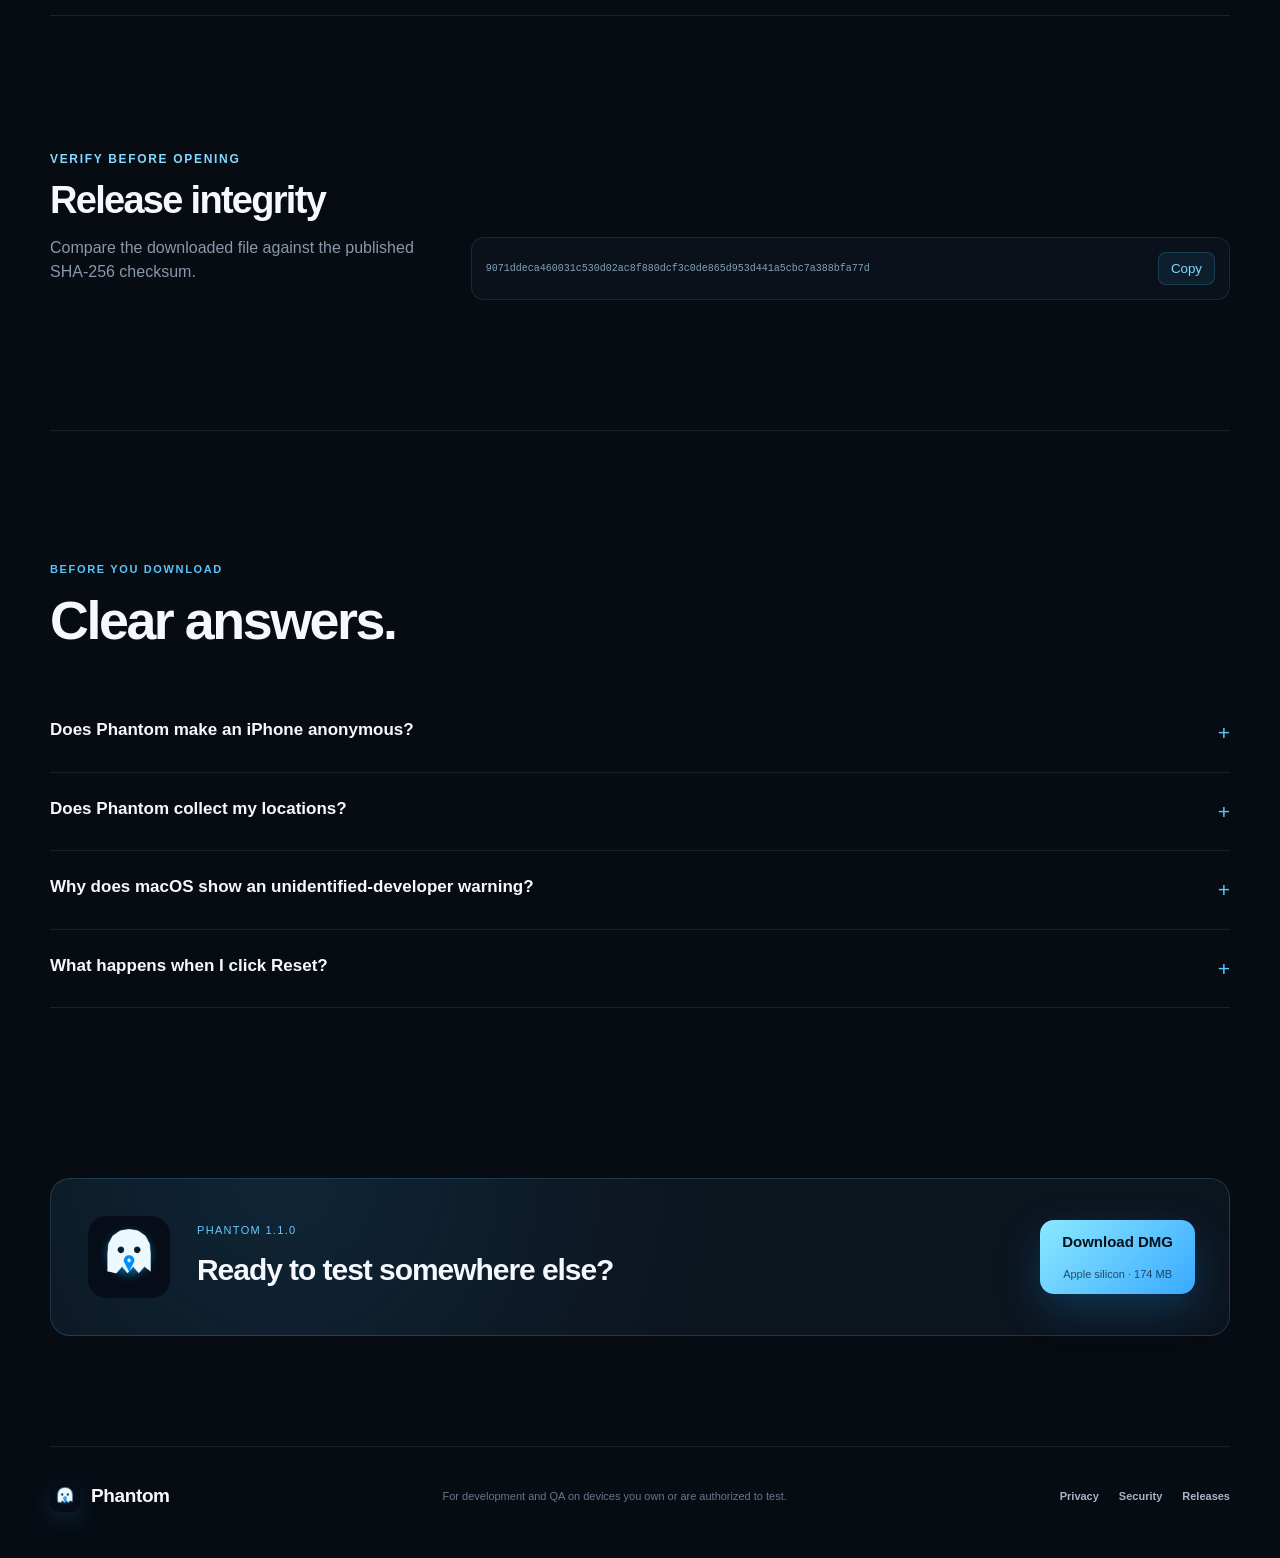
==== commit 20d146b8: "Update satellite-fixed download checksum" ====
--- a/index.html
+++ b/index.html
@@ -100,7 +100,7 @@
 
     <section class="section shell integrity">
       <div><span class="kicker">Verify before opening</span><h2>Release integrity</h2><p>Compare the downloaded file against the published SHA-256 checksum.</p></div>
-      <div class="hash-box"><code id="checksum">5ce71089d326f50d433fded08803cd2ad049f2427c259a368698198b7c586446</code><button id="copyHash" type="button">Copy</button></div>
+      <div class="hash-box"><code id="checksum">9071ddeca460031c530d02ac8f880dcf3c0de865d953d441a5cbc7a388bfa77d</code><button id="copyHash" type="button">Copy</button></div>
     </section>
 
     <section class="section shell faq">
